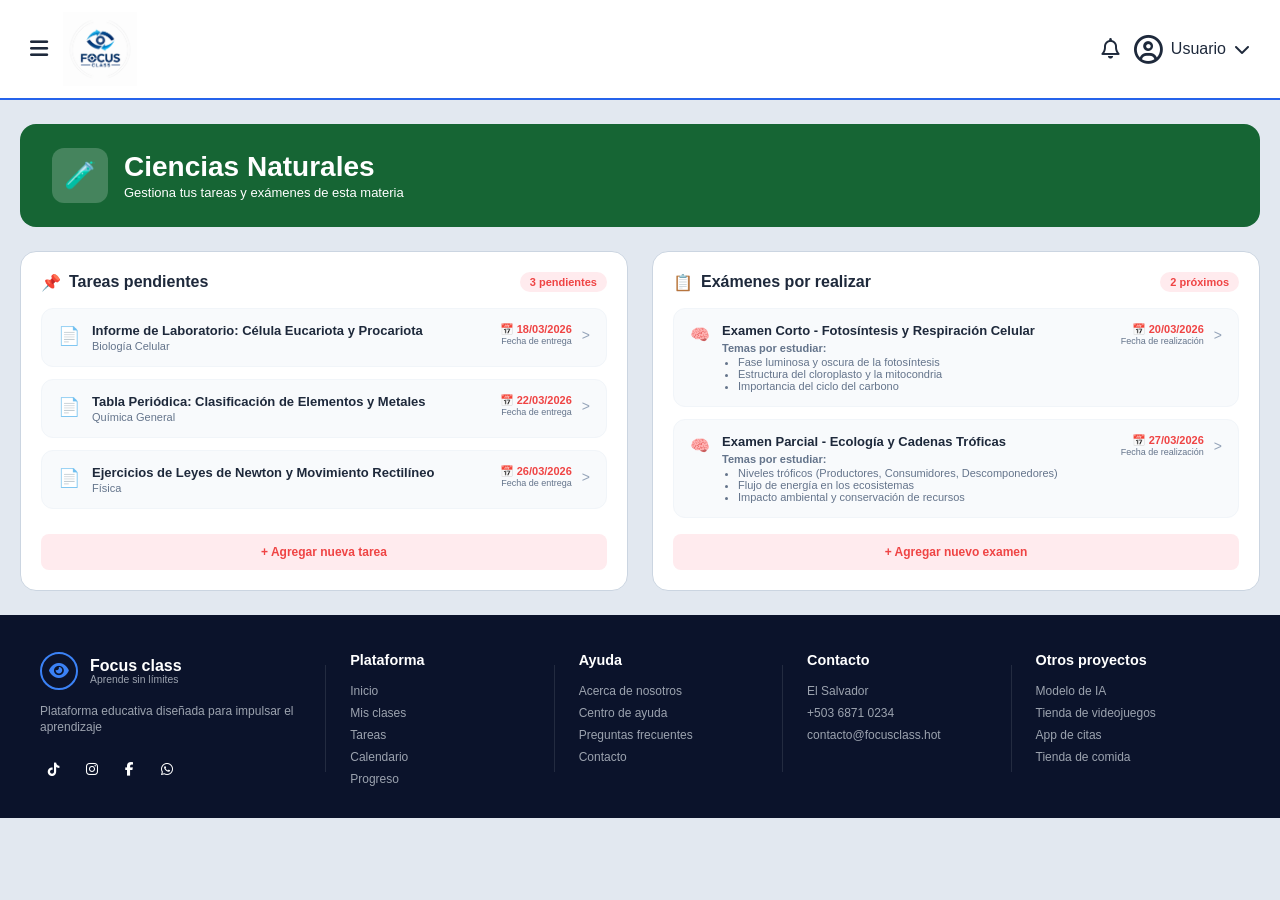
==== html/ciencias.html @ bf0df53f "cambios en banners" ====
<!DOCTYPE html>
<html lang="en">
<head>
    <meta charset="UTF-8">
    <meta name="viewport" content="width=device-width, initial-scale=1.0">
    <link rel="stylesheet" href="https://cdnjs.cloudflare.com/ajax/libs/font-awesome/6.4.0/css/all.min.css">
    <link rel="stylesheet" href="/css/materias.css">
    <title>Focus Class - Ciencias</title>
</head>
<body>
     <header class="navbar">
  <div class="nav-left">
    <button class="menu-btn" id="openSidebarBtn" aria-label="Abrir menú">
      <i class="fa-solid fa-bars"></i>
    </button>
    
    <div class="logo">
      <div class="logo">
  <img src="../assets/img/logo.png" alt="Logo de Focus Class" style="height: 74px; width: auto; object-fit: contain;">
</div>
    </div>
    </div>
  <div class="nav-right">
    <button class="icon-btn" aria-label="Notificaciones"><i class="fa-regular fa-bell"></i></button>
    <div class="user-profile">
      <i class="fa-regular fa-user-circle avatar"></i>
      <span>Usuario</span>
      <i class="fa-solid fa-chevron-down dropdown-icon"></i>
    </div>
  </div>
</header>
<main class="main-container">
  <section class="banner banner-ciencias">
  <div class="banner-icon">🧪</div>
  <div class="banner-text">
    <h1>Ciencias Naturales</h1>
    <p>Gestiona tus tareas y exámenes de esta materia</p>
  </div>
</section>
    <div class="dashboard-grid">
  
      <section class="panel">
        <div class="panel-header">
          <div class="panel-title">
            <span class="icon-green">📌</span>
            <h2>Tareas pendientes</h2>
          </div>
          <span class="badge">3 pendientes</span>
        </div>

        <div class="card-list">
          <div class="card">
            <div class="card-left">
              <span class="card-icon-file">📄</span>
              <div class="card-info">
                <h3>Informe de Laboratorio: Célula Eucariota y Procariota</h3>
                <p>Biología Celular</p>
              </div>
            </div>
            <div class="card-right">
              <div class="card-date">
                <span>📅 18/03/2026</span>
                <small>Fecha de entrega</small>
              </div>
              <span class="card-arrow">&gt;</span>
            </div>
          </div>

          <div class="card">
            <div class="card-left">
              <span class="card-icon-file">📄</span>
              <div class="card-info">
                <h3>Tabla Periódica: Clasificación de Elementos y Metales</h3>
                <p>Química General</p>
              </div>
            </div>
            <div class="card-right">
              <div class="card-date">
                <span>📅 22/03/2026</span>
                <small>Fecha de entrega</small>
              </div>
              <span class="card-arrow">&gt;</span>
            </div>
          </div>

          <div class="card">
            <div class="card-left">
              <span class="card-icon-file">📄</span>
              <div class="card-info">
                <h3>Ejercicios de Leyes de Newton y Movimiento Rectilíneo</h3>
                <p>Física</p>
              </div>
            </div>
            <div class="card-right">
              <div class="card-date">
                <span>📅 26/03/2026</span>
                <small>Fecha de entrega</small>
              </div>
              <span class="card-arrow">&gt;</span>
            </div>
          </div>
        </div>

        <button class="btn-add">+ Agregar nueva tarea</button>
      </section>

      <section class="panel">
        <div class="panel-header">
          <div class="panel-title">
            <span class="icon-green">📋</span>
            <h2>Exámenes por realizar</h2>
          </div>
          <span class="badge">2 próximos</span>
        </div>

        <div class="card-list">
          <div class="card">
            <div class="card-left">
              <span class="card-icon-brain">🧠</span>
              <div class="card-info">
                <h3>Examen Corto - Fotosíntesis y Respiración Celular</h3>
                <p class="topics-heading">Temas por estudiar:</p>
                <ul class="topics-list">
                  <li>Fase luminosa y oscura de la fotosíntesis</li>
                  <li>Estructura del cloroplasto y la mitocondria</li>
                  <li>Importancia del ciclo del carbono</li>
                </ul>
              </div>
            </div>
            <div class="card-right">
              <div class="card-date">
                <span>📅 20/03/2026</span>
                <small>Fecha de realización</small>
              </div>
              <span class="card-arrow">&gt;</span>
            </div>
          </div>

          <div class="card">
            <div class="card-left">
              <span class="card-icon-brain">🧠</span>
              <div class="card-info">
                <h3>Examen Parcial - Ecología y Cadenas Tróficas</h3>
                <p class="topics-heading">Temas por estudiar:</p>
                <ul class="topics-list">
                  <li>Niveles tróficos (Productores, Consumidores, Descomponedores)</li>
                  <li>Flujo de energía en los ecosistemas</li>
                  <li>Impacto ambiental y conservación de recursos</li>
                </ul>
              </div>
            </div>
            <div class="card-right">
              <div class="card-date">
                <span>📅 27/03/2026</span>
                <small>Fecha de realización</small>
              </div>
              <span class="card-arrow">&gt;</span>
            </div>
          </div>
        </div>

        <button class="btn-add">+ Agregar nuevo examen</button>
      </section>

    </div>
  </main>
<footer class="footer">
    <div class="footer-container">
      
      <div class="footer-col brand-col">
        <div class="footer-logo">
          <i class="fa-solid fa-eye footer-logo-icon"></i>
          <div>
            <h3 class="footer-brand-title">Focus class</h3>
            <p class="footer-brand-sub">Aprende sin límites</p>
          </div>
        </div>
        <p class="footer-description">
          Plataforma educativa diseñada para impulsar el aprendizaje
        </p>
        <div class="social-icons-row">
          <a href="#" class="social-icon" aria-label="TikTok"><i class="fa-brands fa-tiktok"></i></a>
          <a href="#" class="social-icon" aria-label="Instagram"><i class="fa-brands fa-instagram"></i></a>
          <a href="#" class="social-icon" aria-label="Facebook"><i class="fa-brands fa-facebook-f"></i></a>
          <a href="#" class="social-icon" aria-label="WhatsApp"><i class="fa-brands fa-whatsapp"></i></a>
        </div>
      </div>

      <div class="footer-col">
        <h4>Plataforma</h4>
        <ul>
          <li><a href="#">Inicio</a></li>
          <li><a href="#">Mis clases</a></li>
          <li><a href="#">Tareas</a></li>
          <li><a href="#">Calendario</a></li>
          <li><a href="#">Progreso</a></li>
        </ul>
      </div>

      <div class="footer-col">
        <h4>Ayuda</h4>
        <ul>
          <li><a href="#">Acerca de nosotros</a></li>
          <li><a href="#">Centro de ayuda</a></li>
          <li><a href="#">Preguntas frecuentes</a></li>
          <li><a href="#">Contacto</a></li>
        </ul>
      </div>

      <div class="footer-col">
        <h4>Contacto</h4>
        <ul>
          <li>El Salvador</li>
          <li>+503 6871 0234</li>
          <li>contacto@focusclass.hot</li>
        </ul>
      </div>

      <div class="footer-col">
        <h4>Otros proyectos</h4>
        <ul>
          <li><a href="#">Modelo de IA</a></li>
          <li><a href="#">Tienda de videojuegos</a></li>
          <li><a href="#">App de citas</a></li>
          <li><a href="#">Tienda de comida</a></li>
        </ul>
      </div>

    </div>
  </footer>
</body>
</html>
---- css/materias.css ----
/* ==========================================================================
   1. VARIABLES GLOBALES Y RESET DE ESTILOS
   ========================================================================== */
* {
  margin: 0;
  padding: 0;
  box-sizing: border-box;
  font-family: 'Segoe UI', Tahoma, Geneva, Verdana, sans-serif;
}

/* Guardamos colores en variables para reutilizarlos en cualquier lugar */
:root {
  --bg-color: #e2e8f0;            /* Fondo gris claro de la pantalla */
  --navbar-bg: #ffffff;          /* Fondo blanco de barra superior */
  --card-bg: #ffffff;            /* Fondo blanco de tarjetas */
  --primary-blue: #2563eb;       /* Azul base de la marca */
  --primary-blue-hover: #1d4ed8; /* Azul más oscuro al pasar el mouse */
  --dark-navy: #0b132b;          /* Azul oscuro del footer */
  --text-dark: #1e293b;          /* Color principal del texto */
  --text-gray: #64748b;          /* Color secundario / fechas */
  --border-color: #cbd5e1;       /* Color de bordes */
  
  /* Colores uniformes para las materias */
  --color-math: #10b981;
  --color-science: #8b5cf6;
  --color-history: #f97316;
  --color-language: #ef4444;
  --color-english: #0ea5e9;
}

body {
  background-color: var(--bg-color);
  color: var(--text-dark);
}

/* ==========================================================================
   2. ENCABEZADO SUPERIOR (HEADER)
   ========================================================================== */
/* Header Navbar */
.navbar {
  display: flex;
  justify-content: space-between;
  align-items: center;
  background-color: var(--navbar-bg);
  padding: 12px 30px;
  border-bottom: 2px solid var(--primary-blue);
}

.nav-left, .nav-right {
  display: flex;
  align-items: center;
  gap: 15px;
}

.menu-btn, .icon-btn {
  background: none;
  border: none;
  font-size: 1.3rem;
  color: var(--text-dark);
  cursor: pointer;
}

.logo {
  display: flex;
  align-items: center;
  gap: 8px;
  font-weight: bold;
  font-size: 1.2rem;
  color: var(--dark-navy);
}

.logo-icon {
  color: var(--primary-blue);
  font-size: 1.5rem;
}

.user-profile {
  display: flex;
  align-items: center;
  gap: 8px;
  cursor: pointer;
}

.avatar {
  font-size: 1.8rem;
  color: var(--text-dark);
}

/* ==========================================================================
   3. BANNER AMARILLO (MATERIA)
   ========================================================================== */
.main-container {
  max-width: 1400px ;
  margin: 24px auto;
  padding: 0 20px;
}
.banner {
  border-radius: 16px;
  padding: 24px 32px;
  display: flex;
  align-items: center;
  gap: 16px;
  margin-top: 24px !important;   
  margin-bottom: 24px !important; 
}

.banner-icon {
  background: rgba(255, 255, 255, 0.2);
  padding: 12px;
  border-radius: 12px;
  font-size: 26px;
  display: flex;
  align-items: center;
  justify-content: center;
}

.banner-text h1 {
  font-size: 28px;
  font-weight: 800;
  margin-bottom: 2px;
}

.banner-text p {
  font-size: 13px;
}

/* ==========================================================================
   COLORES ESPECÍFICOS POR MATERIA
   ========================================================================== */

/* 1. Matemática (Amarillo) */
.banner-matematica {
  background-color: #ffd600 !important;
}
.banner-matematica .banner-text h1 { color: #1e293b !important; }
.banner-matematica .banner-text p { color: #475569 !important; }

/* 2. Ciencias Naturales (Verde Oscuro) */
.banner-ciencias {
  background-color: #166534 !important;
}
.banner-ciencias .banner-text h1,
.banner-ciencias .banner-text p { color: #ffffff !important; }

/* 3. Inglés (Azul) */
.banner-ingles {
  background-color: #001f3f !important;
}
.banner-ingles .banner-text h1,
.banner-ingles .banner-text p { color: #ffffff !important; }

/* 4. Lenguaje y Literatura (Rojo) */
.banner-lenguaje {
  background-color: #800 !important;
}
.banner-lenguaje .banner-text h1,
.banner-lenguaje .banner-text p { color: #ffffff !important; }

/* 5. Estudios Sociales / Historia (Naranja / Terracota) */
.banner-sociales {
  background-color: #00bfff !important;
}
.banner-sociales .banner-text h1,
.banner-sociales .banner-text p { color: #ffffff !important; }

/* ==========================================================================
   4. GRID Y PANELES BLANCOS
   ========================================================================== */
.dashboard-grid {
  display: grid;
  grid-template-columns: 1fr 1fr;
  gap: 24px;
}

@media (max-width: 768px) {
  .dashboard-grid {
    grid-template-columns: 1fr;
  }
}

.panel {
  background-color: var(--card-bg);
  border-radius: 16px;
  padding: 20px;
  border: 1px solid var(--border-color);
  display: flex;
  flex-direction: column;
}

.panel-header {
  display: flex;
  justify-content: space-between;
  align-items: center;
  margin-bottom: 16px;
}

.panel-title {
  display: flex;
  align-items: center;
  gap: 8px;
}

.panel-title h2 {
  font-size: 16px;
  font-weight: 700;
  color: var(--text-dark);
}

.badge {
  background-color: #ffebee;
  color: #ef4444;
  font-size: 11px;
  font-weight: 600;
  padding: 4px 10px;
  border-radius: 12px;
}

/* ==========================================================================
   5. TARJETAS INDIVIDUALES (CARDS)
   ========================================================================== */
.card-list {
  display: flex;
  flex-direction: column;
  gap: 12px;
  margin-bottom: 16px;
  flex-grow: 1;
}

.card {
  background-color: #f8fafc;
  border-radius: 12px;
  padding: 14px 16px;
  display: flex;
  justify-content: space-between;
  align-items: flex-start;
  border: 1px solid #f1f5f9;
}

.card-left {
  display: flex;
  gap: 12px;
  align-items: flex-start;
}

.card-icon-file {
  color: #ef4444;
  font-size: 18px;
  margin-top: 2px;
}

.card-icon-brain {
  font-size: 16px;
  margin-top: 2px;
}

.card-info h3 {
  font-size: 13px;
  font-weight: 700;
  color: var(--text-dark);
  margin-bottom: 2px;
}

.card-info p {
  font-size: 11px;
  color: var(--text-gray);
}

.topics-heading {
  font-weight: 600;
  margin-top: 4px;
}

.topics-list {
  list-style-type: disc;
  padding-left: 16px;
  font-size: 11px;
  color: var(--text-gray);
  margin-top: 2px;
}

.card-right {
  display: flex;
  align-items: center;
  gap: 10px;
}

.card-date {
  display: flex;
  flex-direction: column;
  align-items: flex-end;
  color: #ef4444;
  font-size: 11px;
  font-weight: 700;
}

.card-date small {
  font-size: 9px;
  color: var(--text-gray);
  font-weight: 400;
}

.card-arrow {
  color: #94a3b8;
  font-size: 14px;
  cursor: pointer;
}

/* ==========================================================================
   6. BOTONES "AGREGAR"
   ========================================================================== */
.btn-add {
  width: 100%;
  background-color: #ffebee;
  color: #ef4444;
  border: none;
  padding: 11px;
  border-radius: 8px;
  font-weight: 600;
  font-size: 12px;
  cursor: pointer;
  transition: background-color 0.2s;
}

.btn-add:hover {
  background-color: #ffcdd2;
}

/* ==========================================================================
   PIE DE PÁGINA (FOOTER)
   ========================================================================== */
.footer {
    background-color: var(--dark-navy);
    color: #ffffff;
    padding: 2.3rem 1.5rem 2rem 1.5rem;
    margin-top: 1rem;
}

.footer-container {
    max-width: 1200px;
    margin: 0 auto;
    display: grid;
    grid-template-columns: 1.4fr 1fr 1fr 1fr 1fr;
    gap: 1.5rem;
}

.footer-col {
    position: relative;
    padding-right: 0.5rem;
}

.footer-col:not(:last-child)::after {
    content: '';
    position: absolute;
    right: 0;
    top: 10%;
    height: 80%;
    width: 1px;
    background-color: rgba(255, 255, 255, 0.1);
}

.brand-col {
    padding-right: 1.5rem;
}

.footer-logo {
    display: flex;
    align-items: center;
    gap: 0.75rem;
    margin-bottom: 0.8rem;
}

.footer-logo-icon {
    width: 38px;
    height: 38px;
    border-radius: 50%;
    border: 2px solid #3b82f6;
    display: flex;
    align-items: center;
    justify-content: center;
    color: #3b82f6;
    font-size: 1.1rem;
}

.footer-brand-title {
    font-size: 1rem;
    font-weight: 700;
    line-height: 1.1;
}

.footer-brand-sub {
    font-size: 0.65rem;
    color: #9ca3af;
}

.footer-description {
    font-size: 0.75rem;
    color: #9ca3af;
    line-height: 1.4;
    margin-bottom: 1.2rem;
}

.social-icons-row {
    display: flex;
    gap: 0.6rem;
}

.social-icon {
    width: 28px;
    height: 28px;
    border-radius: 50%;
    display: flex;
    align-items: center;
    justify-content: center;
    color: white;
    text-decoration: none;
    font-size: 0.85rem;
}

.social-icon.tiktok { background-color: #000000; }
.social-icon.instagram { background-color: #e1306c; }
.social-icon.facebook { background-color: #1877f2; }
.social-icon.whatsapp { background-color: #25d366; }

.footer-col h4 {
    font-size: 0.9rem;
    font-weight: 700;
    margin-bottom: 1rem;
    color: #ffffff;
}

.footer-col ul {
    list-style: none;
    display: flex;
    flex-direction: column;
    gap: 0.5rem;
}

.footer-col ul li,
.footer-col ul li a {
    font-size: 0.75rem;
    color: #9ca3af;
    text-decoration: none;
    transition: color 0.2s ease;
}

.footer-col ul li a:hover {
    color: #ffffff;
}

/* ==========================================================================
   RESPONSIVE (ADAPTACIÓN A PANTALLAS PEQUEÑAS)
   ========================================================================== */
@media (max-width: 1024px) {
    .dashboard-grid {
        grid-template-columns: 1fr;
    }

    .footer-container {
        grid-template-columns: 1fr 1fr;
    }

    .footer-col::after {
        display: none;
    }
}
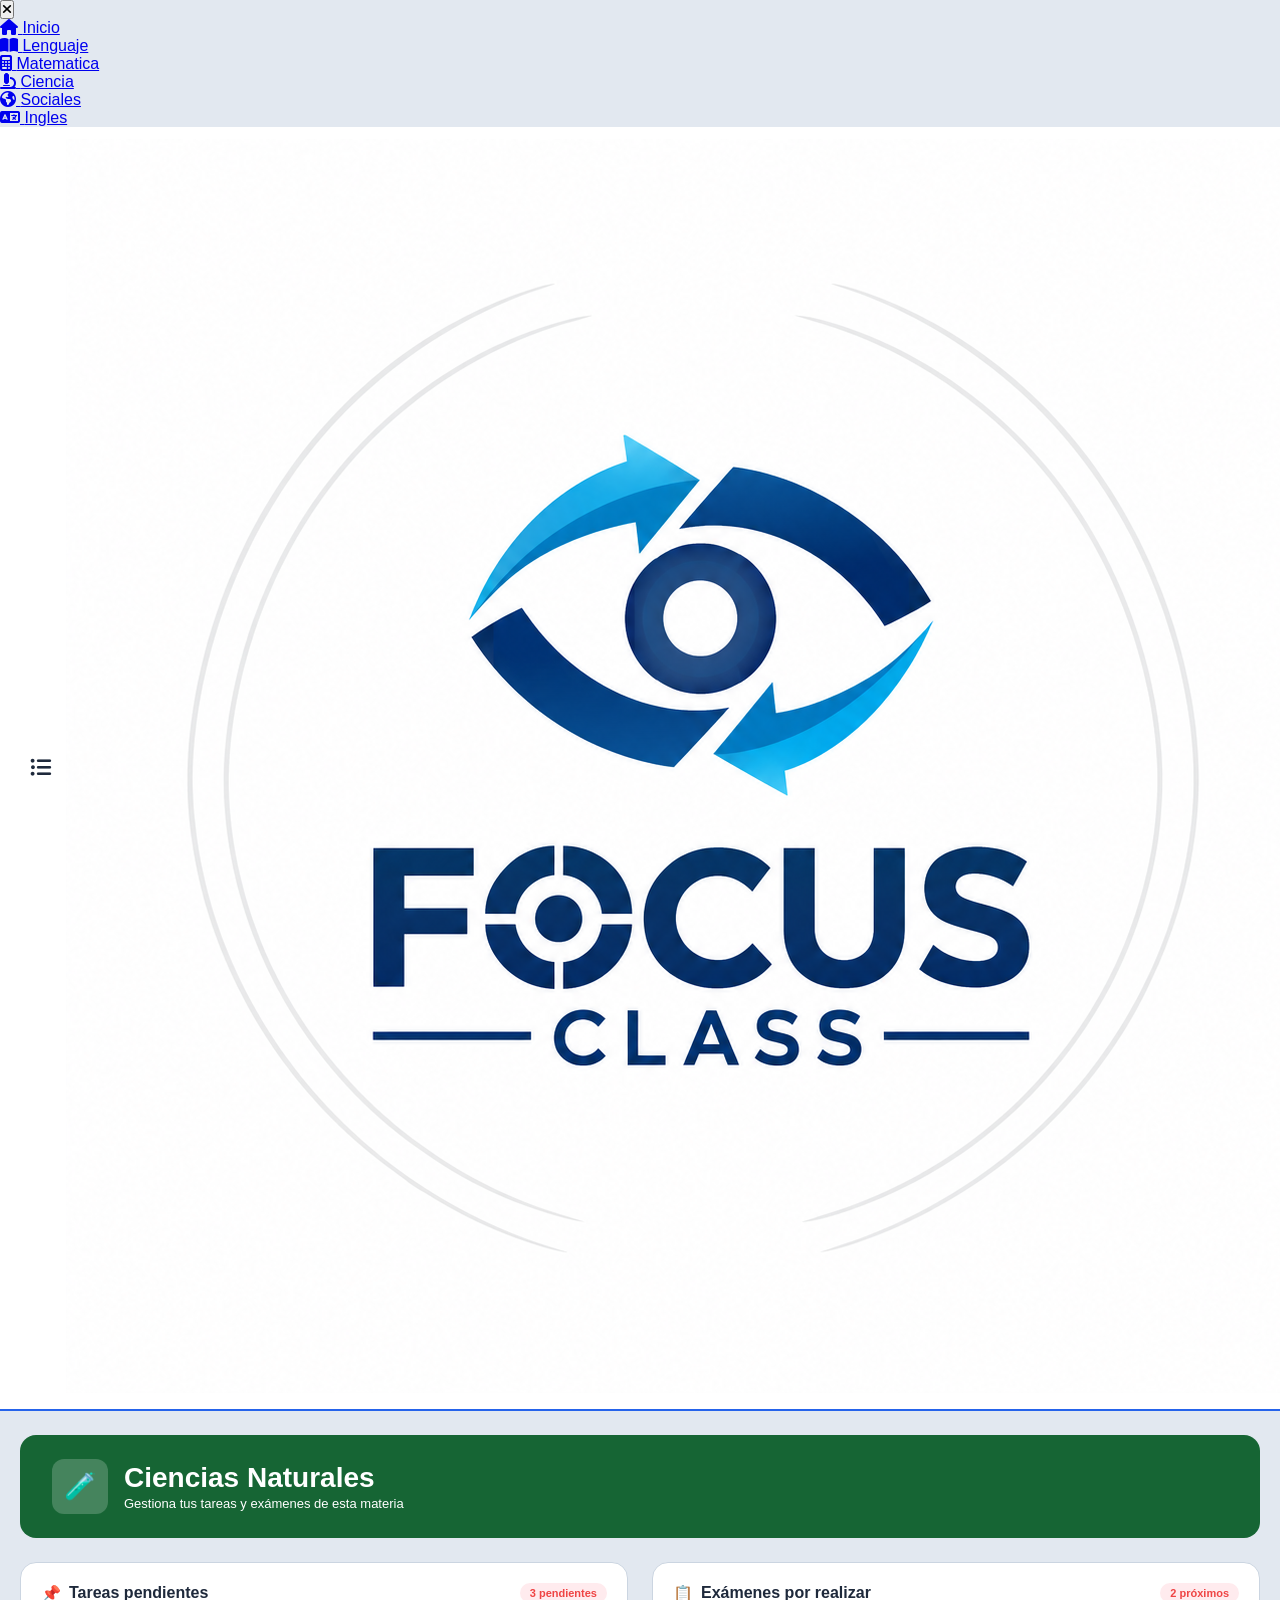
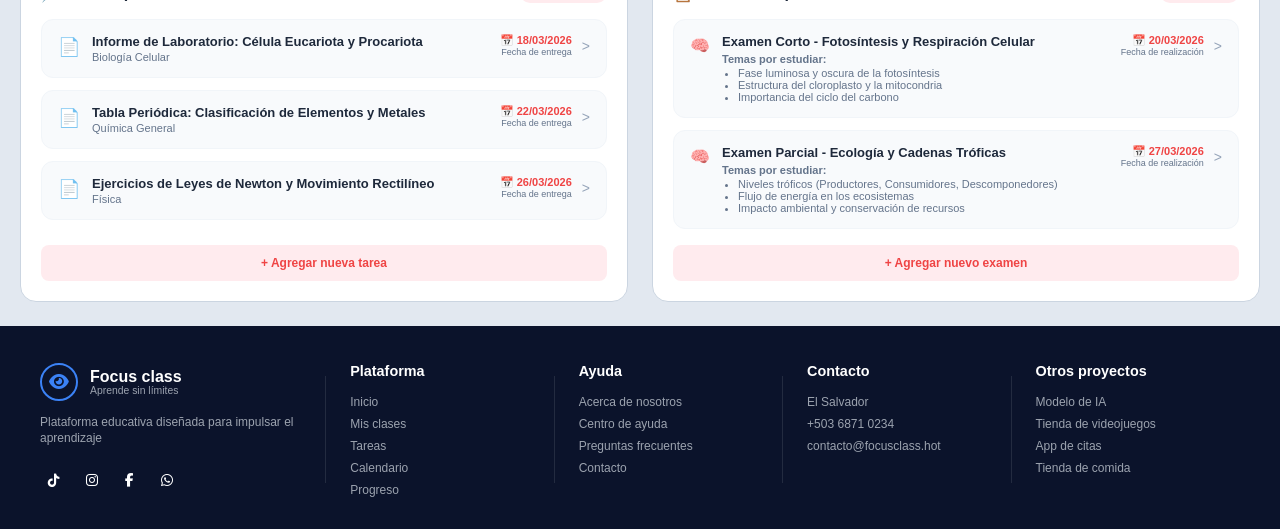
==== commit d76f6fdd: "implementacion de perfil eh implementacion de menu" ====
--- a/html/ciencias.html
+++ b/html/ciencias.html
@@ -5,30 +5,86 @@
     <meta name="viewport" content="width=device-width, initial-scale=1.0">
     <link rel="stylesheet" href="https://cdnjs.cloudflare.com/ajax/libs/font-awesome/6.4.0/css/all.min.css">
     <link rel="stylesheet" href="/css/materias.css">
+    <script src="../javascript/script.js" defer></script>
     <title>Focus Class - Ciencias</title>
 </head>
 <body>
-     <header class="navbar">
-  <div class="nav-left">
-    <button class="menu-btn" id="openSidebarBtn" aria-label="Abrir menú">
-      <i class="fa-solid fa-bars"></i>
-    </button>
-    
-    <div class="logo">
-      <div class="logo">
-  <img src="../assets/img/logo.png" alt="Logo de Focus Class" style="height: 74px; width: auto; object-fit: contain;">
-</div>
-    </div>
-    </div>
-  <div class="nav-right">
-    <button class="icon-btn" aria-label="Notificaciones"><i class="fa-regular fa-bell"></i></button>
-    <div class="user-profile">
-      <i class="fa-regular fa-user-circle avatar"></i>
-      <span>Usuario</span>
-      <i class="fa-solid fa-chevron-down dropdown-icon"></i>
-    </div>
-  </div>
-</header>
+     <!-- Menú Desplegable Lateral (Sidebar Overlay) -->
+    <aside class="sidebar" id="sidebar">
+        <div class="sidebar-header">
+            <button class="close-btn" id="closeSidebarBtn" aria-label="Cerrar menú">
+                <i class="fa-solid fa-xmark"></i>
+            </button>
+        </div>
+        <nav class="sidebar-nav">
+            <ul>
+                <li>
+                    <a href="menu.html">
+                        <i class="fa-solid fa-house"></i>
+                        <span>Inicio</span>
+                    </a>
+                </li>
+                <li>
+                    <a href="Lenguaje.html">
+                        <i class="fa-solid fa-book-open"></i>
+                        <span>Lenguaje</span>
+                    </a>
+                </li>
+                <li>
+                    <a href="matematica.html">
+                        <i class="fa-solid fa-calculator"></i>
+                        <span>Matematica</span>
+                    </a>
+                </li>
+                <li>
+                    <a href="ciencias.html">
+                        <i class="fa-solid fa-microscope"></i>
+                        <span>Ciencia</span>
+                    </a>
+                </li>
+                <li>
+                    <a href="historia.html">
+                        <i class="fa-solid fa-earth-americas"></i>
+                        <span>Sociales</span>
+                    </a>
+                </li>
+                <li>
+                    <a href="ingles.html">
+                        <i class="fa-solid fa-language"></i>
+                        <span>Ingles</span>
+                    </a>
+                </li>
+            </ul>
+        </nav>
+    </aside>
+
+    <!-- Overlay oscuro al abrir el menú -->
+    <div class="sidebar-backdrop" id="sidebarBackdrop"></div>
+
+    <!-- Barra de Navegación Superior (Header) -->
+    <header class="navbar">
+        <div class="nav-left">
+            <button class="menu-btn" id="openSidebarBtn" aria-label="Abrir menú">
+                <i class="fa-solid fa-list-ul"></i>
+            </button>
+            <a href="menu.html" class="logo-container">
+                <img src="../assets/img/logo.png" alt="Focus Class" class="logo-img">
+            </a>
+        </div>
+
+        <div class="nav-right">
+            <button class="icon-btn" aria-label="Notificaciones">
+                <i class="fa-regular fa-bell"></i>
+            </button>
+            <a href="perfil.html" class="user-menu" style="text-decoration:none;color:inherit;">
+                <div class="user-avatar-small">
+                    <i class="fa-regular fa-user"></i>
+                </div>
+                <span class="user-name">Usuario</span>
+                <i class="fa-solid fa-chevron-down arrow-icon"></i>
+            </a>
+        </div>
+    </header>
 <main class="main-container">
   <section class="banner banner-ciencias">
   <div class="banner-icon">🧪</div>
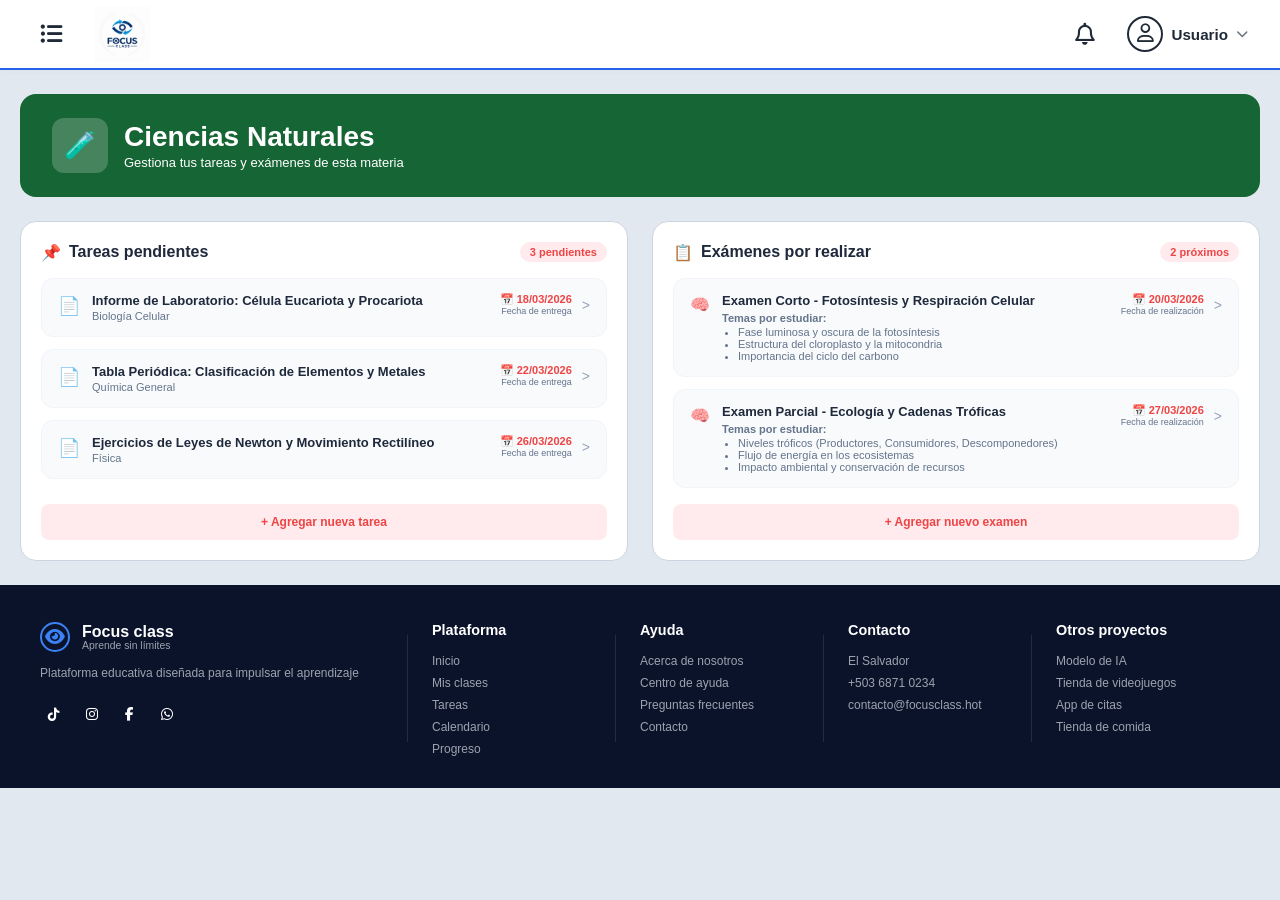
==== commit e781a642: "integracion de nueva materia y enlaces en los botones de agregar nueva materia" ====
--- a/html/ciencias.html
+++ b/html/ciencias.html
@@ -157,7 +157,7 @@
           </div>
         </div>
 
-        <button class="btn-add">+ Agregar nueva tarea</button>
+        <a href="nueva-tarea.html" class="btn-add">+ Agregar nueva tarea</a>
       </section>
 
       <section class="panel">
--- a/css/materias.css
+++ b/css/materias.css
@@ -34,56 +34,211 @@
 }
 
 /* ==========================================================================
-   2. ENCABEZADO SUPERIOR (HEADER)
-   ========================================================================== */
-/* Header Navbar */
+   2. ENCABEZADO SUPERIOR (HEADER) Y SIDEBAR
+   ========================================================================== */
 .navbar {
-  display: flex;
-  justify-content: space-between;
-  align-items: center;
-  background-color: var(--navbar-bg);
-  padding: 12px 30px;
-  border-bottom: 2px solid var(--primary-blue);
+    background-color: #ffffff;
+    height: 70px;
+    padding: 0 2rem;
+    display: flex;
+    align-items: center;
+    justify-content: space-between;
+    border-bottom: 2px solid var(--primary-blue);
+    position: sticky;
+    top: 0;
+    z-index: 100;
+    box-shadow: 0 2px 4px rgba(0,0,0,0.02);
 }
 
 .nav-left, .nav-right {
-  display: flex;
-  align-items: center;
-  gap: 15px;
+    display: flex;
+    align-items: center;
+    gap: 1.5rem;
 }
 
 .menu-btn, .icon-btn {
-  background: none;
-  border: none;
-  font-size: 1.3rem;
-  color: var(--text-dark);
-  cursor: pointer;
-}
-
-.logo {
-  display: flex;
-  align-items: center;
-  gap: 8px;
-  font-weight: bold;
-  font-size: 1.2rem;
-  color: var(--dark-navy);
+    background: none;
+    border: none;
+    font-size: 1.4rem;
+    color: #1f2937;
+    cursor: pointer;
+    padding: 0.5rem;
+    display: flex;
+    align-items: center;
+    justify-content: center;
+    transition: color 0.2s ease;
+}
+
+.menu-btn:hover, .icon-btn:hover {
+    color: var(--primary-blue);
+}
+
+.logo-container {
+    display: flex;
+    align-items: center;
+    gap: 0.75rem;
+    text-decoration: none;
+    height: 100%;
 }
 
 .logo-icon {
-  color: var(--primary-blue);
-  font-size: 1.5rem;
-}
-
-.user-profile {
-  display: flex;
-  align-items: center;
-  gap: 8px;
-  cursor: pointer;
-}
-
-.avatar {
-  font-size: 1.8rem;
-  color: var(--text-dark);
+    width: 38px;
+    height: 38px;
+    border-radius: 50%;
+    background-color: #eff6ff;
+    color: #2563eb;
+    display: flex;
+    align-items: center;
+    justify-content: center;
+    font-size: 1.1rem;
+}
+
+.logo-text {
+    display: flex;
+    flex-direction: column;
+}
+
+.brand-title {
+    font-weight: 800;
+    font-size: 1rem;
+    color: #1d3557;
+    letter-spacing: 1px;
+}
+
+.brand-sub {
+    font-weight: 500;
+    font-size: 0.65rem;
+    color: #1d3557;
+    letter-spacing: 2px;
+}
+
+.user-menu {
+    display: flex;
+    align-items: center;
+    gap: 0.5rem;
+    cursor: pointer;
+    user-select: none;
+}
+
+.user-avatar-small {
+    width: 36px;
+    height: 36px;
+    border-radius: 50%;
+    border: 2px solid #1f2937;
+    display: flex;
+    align-items: center;
+    justify-content: center;
+    font-size: 1.2rem;
+    color: #1f2937;
+}
+
+.logo-img {
+    height: 100%;
+    width: auto;
+    object-fit: contain;
+    max-height: 56px;
+}
+
+.user-name {
+    font-weight: 600;
+    font-size: 0.95rem;
+    color: #1f2937;
+}
+
+.arrow-icon {
+    font-size: 0.75rem;
+    color: #6b7280;
+}
+
+/* Sidebar */
+.sidebar {
+    position: fixed;
+    top: 0;
+    left: -260px;
+    width: 240px;
+    height: 100vh;
+    background-color: #ffffff;
+    z-index: 1001;
+    box-shadow: 4px 0 15px rgba(0, 0, 0, 0.1);
+    transition: left 0.3s ease-in-out;
+    border-right: 1px solid #d1d5db;
+    display: flex;
+    flex-direction: column;
+}
+
+.sidebar.active {
+    left: 0;
+}
+
+.sidebar-header {
+    padding: 1rem;
+    border-bottom: 1px solid #e5e7eb;
+    display: flex;
+    align-items: center;
+    justify-content: flex-end;
+}
+
+.close-btn {
+    background: none;
+    border: none;
+    font-size: 2rem;
+    color: #2c3e50;
+    cursor: pointer;
+    line-height: 1;
+}
+
+.sidebar-nav ul {
+    list-style: none;
+}
+
+.sidebar-nav li {
+    border-bottom: 1px solid #e5e7eb;
+}
+
+.sidebar-nav a {
+    display: flex;
+    align-items: center;
+    gap: 1.25rem;
+    padding: 1.2rem 1.5rem;
+    text-decoration: none;
+    color: #1f2937;
+    font-weight: 700;
+    font-size: 1.1rem;
+    transition: background-color 0.2s ease, color 0.2s ease;
+}
+
+.sidebar-nav a i {
+    font-size: 1.5rem;
+    width: 28px;
+    text-align: center;
+    color: #374151;
+}
+
+.sidebar-nav a:hover {
+    background-color: #f3f4f6;
+    color: var(--primary-blue);
+}
+
+.sidebar-nav a:hover i {
+    color: var(--primary-blue);
+}
+
+.sidebar-backdrop, .sidebar-overlay {
+    position: fixed;
+    top: 0;
+    left: 0;
+    width: 100vw;
+    height: 100vh;
+    background: rgba(0,0,0,0.3);
+    z-index: 1000;
+    opacity: 0;
+    visibility: hidden;
+    transition: opacity 0.3s ease, visibility 0.3s ease;
+}
+
+.sidebar-backdrop.active, .sidebar-overlay.active {
+    opacity: 1;
+    visibility: visible;
 }
 
 /* ==========================================================================
@@ -93,7 +248,12 @@
   max-width: 1400px ;
   margin: 24px auto;
   padding: 0 20px;
-}
+ 
+}
+
+
+.banner-ingles .banner-text h1,
+.banner-ingles .banner-text p { color: #ffffff !important; }
 .banner {
   border-radius: 16px;
   padding: 24px 32px;
@@ -101,7 +261,8 @@
   align-items: center;
   gap: 16px;
   margin-top: 24px !important;   
-  margin-bottom: 24px !important; 
+  margin-bottom: 24px !important;
+  
 }
 
 .banner-icon {
@@ -146,9 +307,6 @@
 .banner-ingles {
   background-color: #001f3f !important;
 }
-.banner-ingles .banner-text h1,
-.banner-ingles .banner-text p { color: #ffffff !important; }
-
 /* 4. Lenguaje y Literatura (Rojo) */
 .banner-lenguaje {
   background-color: #800 !important;
@@ -310,6 +468,9 @@
    ========================================================================== */
 .btn-add {
   width: 100%;
+  display: block;
+  text-align: center;
+  text-decoration: none;
   background-color: #ffebee;
   color: #ef4444;
   border: none;
@@ -339,7 +500,7 @@
     max-width: 1200px;
     margin: 0 auto;
     display: grid;
-    grid-template-columns: 1.4fr 1fr 1fr 1fr 1fr;
+    grid-template-columns: 2fr repeat(4, 1fr);
     gap: 1.5rem;
 }
 
@@ -370,8 +531,8 @@
 }
 
 .footer-logo-icon {
-    width: 38px;
-    height: 38px;
+    width: 30px;
+    height: 30px;
     border-radius: 50%;
     border: 2px solid #3b82f6;
     display: flex;
@@ -385,6 +546,7 @@
     font-size: 1rem;
     font-weight: 700;
     line-height: 1.1;
+    color: #ffffff;
 }
 
 .footer-brand-sub {
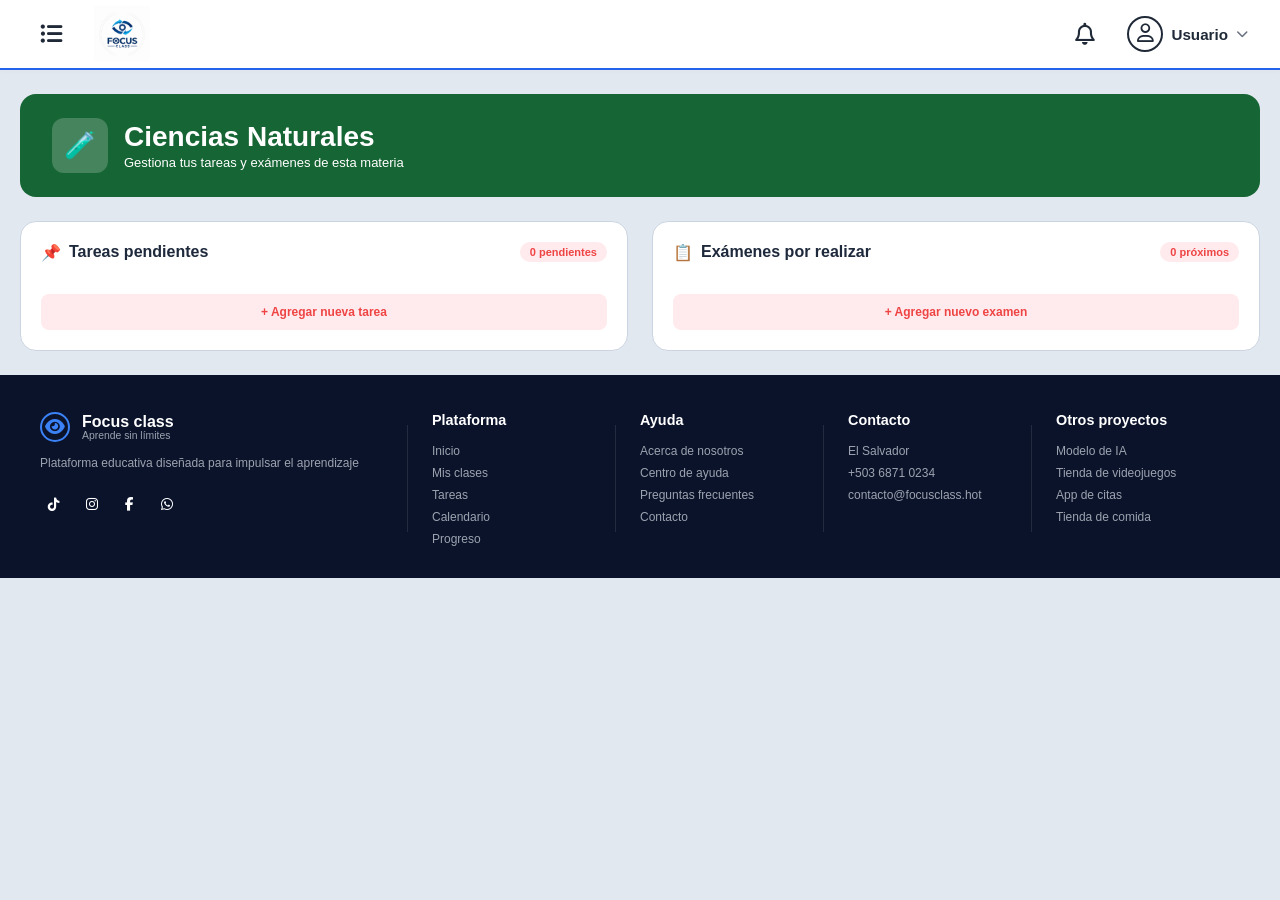
==== commit 85cf79f2: "modificacion de contenido" ====
--- a/html/ciencias.html
+++ b/html/ciencias.html
@@ -5,7 +5,11 @@
     <meta name="viewport" content="width=device-width, initial-scale=1.0">
     <link rel="stylesheet" href="https://cdnjs.cloudflare.com/ajax/libs/font-awesome/6.4.0/css/all.min.css">
     <link rel="stylesheet" href="/css/materias.css">
+    <script src="../javascript/usuario.js" defer></script>
     <script src="../javascript/script.js" defer></script>
+    <script src="../javascript/materias.js" defer></script>
+    <script src="../javascript/nueva-tarea.js" defer></script>
+    <script src="../javascript/nuevo-examen.js" defer></script>
     <title>Focus Class - Ciencias</title>
 </head>
 <body>
@@ -215,7 +219,7 @@
           </div>
         </div>
 
-        <button class="btn-add">+ Agregar nuevo examen</button>
+        <a href="nuevo-examen.html" class="btn-add">+ Agregar nuevo examen</a>
       </section>
 
     </div>
--- a/css/materias.css
+++ b/css/materias.css
@@ -321,6 +321,26 @@
 .banner-sociales .banner-text h1,
 .banner-sociales .banner-text p { color: #ffffff !important; }
 
+/* Materias creadas por el usuario (fondo genérico, sin color personalizado) */
+.banner-materia {
+  background-image: url('../assets/img/imagen-generica.png');
+  background-size: cover;
+  background-position: center;
+}
+.banner-materia .banner-text h1,
+.banner-materia .banner-text p {
+  color: #ffffff !important;
+  text-shadow: 0 2px 6px rgba(0, 0, 0, 0.55);
+}
+
+/* Mensaje mostrado cuando un panel no tiene tareas/exámenes todavía */
+.empty-state {
+  font-size: 12px;
+  color: var(--text-gray);
+  text-align: center;
+  padding: 20px 0;
+}
+
 /* ==========================================================================
    4. GRID Y PANELES BLANCOS
    ========================================================================== */
@@ -625,3 +645,108 @@
         display: none;
     }
 }
+
+@media (max-width: 768px) {
+    .navbar {
+        padding: 0 1rem;
+    }
+
+    .nav-left, .nav-right {
+        gap: 0.75rem;
+    }
+
+    .user-name, .arrow-icon {
+        display: none;
+    }
+
+    .main-container {
+        padding: 0 12px;
+        margin: 16px auto;
+    }
+
+    .banner {
+        padding: 16px 20px;
+    }
+
+    .banner-icon {
+        font-size: 20px;
+        padding: 8px;
+    }
+
+    .banner-text h1 {
+        font-size: 22px;
+    }
+
+    .panel {
+        padding: 16px 12px;
+    }
+}
+
+@media (max-width: 480px) {
+    .navbar {
+        height: 60px;
+    }
+
+    .logo-img {
+        max-height: 44px;
+    }
+
+    .banner {
+        flex-direction: column;
+        text-align: center;
+        gap: 10px;
+        padding: 16px;
+    }
+
+    .banner-text h1 {
+        font-size: 20px;
+    }
+
+    .banner-text p {
+        font-size: 12px;
+    }
+
+    .panel-header {
+        flex-direction: column;
+        align-items: flex-start;
+        gap: 8px;
+    }
+
+    .card {
+        flex-direction: column;
+        gap: 12px;
+        align-items: stretch;
+    }
+
+    .card-right {
+        justify-content: space-between;
+        width: 100%;
+    }
+
+    .card-date {
+        align-items: flex-start;
+    }
+
+    .card-info h3 {
+        font-size: 13px;
+        overflow-wrap: break-word;
+    }
+
+    .btn-add {
+        font-size: 12px;
+        padding: 12px;
+    }
+
+    .footer-container {
+        grid-template-columns: 1fr;
+        gap: 2rem;
+    }
+
+    .footer-col {
+        padding-right: 0;
+    }
+
+    .brand-col {
+        padding-right: 0;
+    }
+}
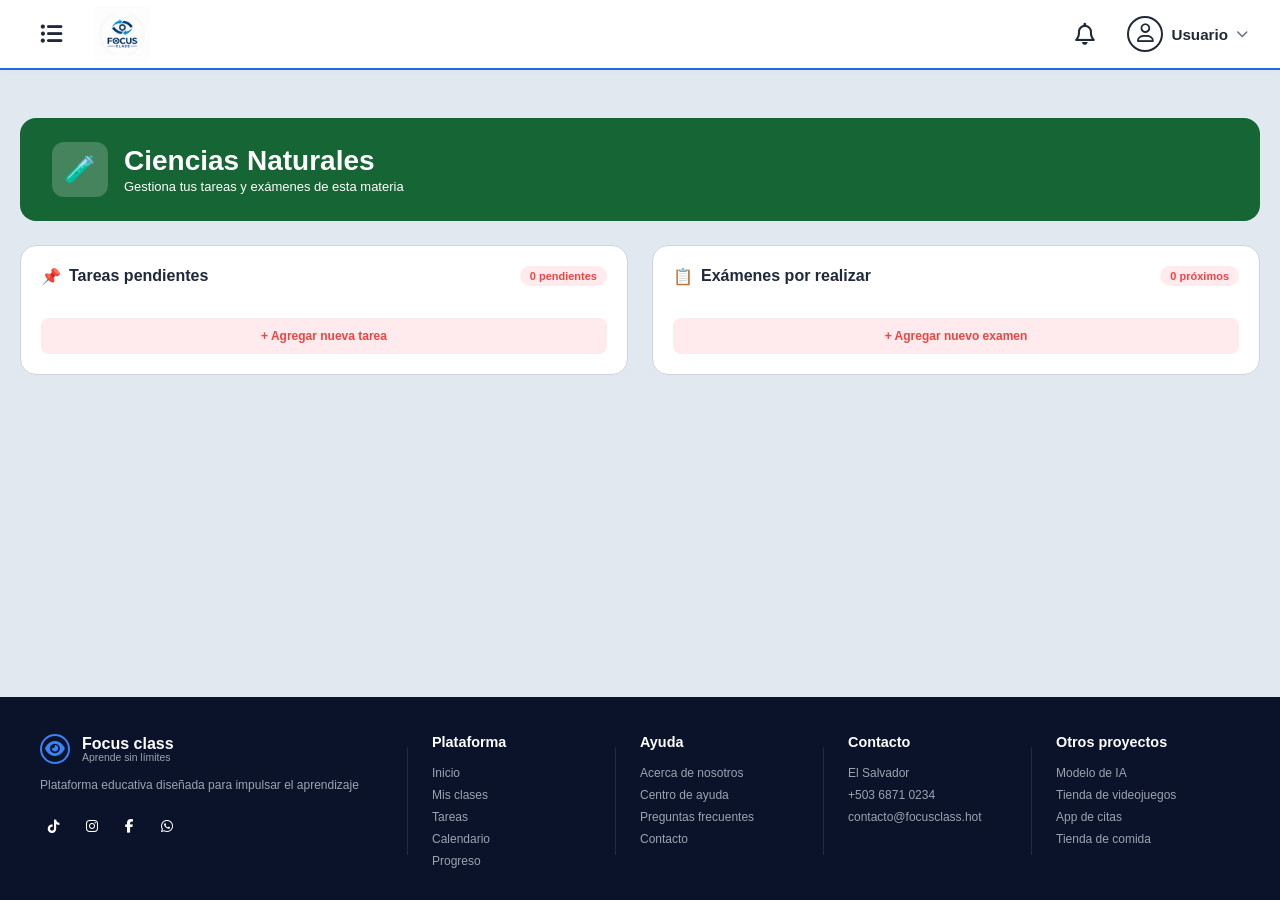
==== commit 2cd50d97: "implementacion de notificaciones en todas las vistas" ====
--- a/html/ciencias.html
+++ b/html/ciencias.html
@@ -5,11 +5,15 @@
     <meta name="viewport" content="width=device-width, initial-scale=1.0">
     <link rel="stylesheet" href="https://cdnjs.cloudflare.com/ajax/libs/font-awesome/6.4.0/css/all.min.css">
     <link rel="stylesheet" href="/css/materias.css">
+    <link rel="stylesheet" href="/css/context-menu.css">
+    <link rel="stylesheet" href="/css/notificaciones.css">
     <script src="../javascript/usuario.js" defer></script>
     <script src="../javascript/script.js" defer></script>
     <script src="../javascript/materias.js" defer></script>
     <script src="../javascript/nueva-tarea.js" defer></script>
     <script src="../javascript/nuevo-examen.js" defer></script>
+    <script src="../javascript/context-menu.js" defer></script>
+    <script src="../javascript/notificaciones.js" defer></script>
     <title>Focus Class - Ciencias</title>
 </head>
 <body>
@@ -77,9 +81,18 @@
         </div>
 
         <div class="nav-right">
-            <button class="icon-btn" aria-label="Notificaciones">
-                <i class="fa-regular fa-bell"></i>
-            </button>
+            <div class="notification-wrap">
+                <button class="icon-btn" id="notificationBtn" aria-label="Notificaciones">
+                    <i class="fa-regular fa-bell"></i>
+                </button>
+                <div class="notification-dropdown" id="notificationDropdown">
+                    <div class="notification-title">Notificaciones</div>
+                    <div class="notification-empty">
+                        <i class="fa-regular fa-bell-slash"></i>
+                        <p>No hay nuevas notificaciones</p>
+                    </div>
+                </div>
+            </div>
             <a href="perfil.html" class="user-menu" style="text-decoration:none;color:inherit;">
                 <div class="user-avatar-small">
                     <i class="fa-regular fa-user"></i>
--- a/css/materias.css
+++ b/css/materias.css
@@ -31,6 +31,9 @@
 body {
   background-color: var(--bg-color);
   color: var(--text-dark);
+  min-height: 100vh;
+  display: flex;
+  flex-direction: column;
 }
 
 /* ==========================================================================
@@ -248,7 +251,8 @@
   max-width: 1400px ;
   margin: 24px auto;
   padding: 0 20px;
- 
+  flex: 1; /* Se expande para ocupar el alto disponible y pegar el footer abajo */
+  width: 100%;
 }
 
 
@@ -326,11 +330,45 @@
   background-image: url('../assets/img/imagen-generica.png');
   background-size: cover;
   background-position: center;
+  position: relative;
 }
 .banner-materia .banner-text h1,
 .banner-materia .banner-text p {
   color: #ffffff !important;
   text-shadow: 0 2px 6px rgba(0, 0, 0, 0.55);
+}
+
+/* El texto del nombre no debe meterse debajo del botón de eliminar materia */
+.banner-materia .banner-text {
+  min-width: 0;
+  flex: 1;
+  padding-right: 48px;
+}
+
+/* Botón para eliminar la materia creada desde su banner */
+.banner-delete-btn {
+  position: absolute;
+  top: 16px;
+  right: 16px;
+  width: 32px;
+  height: 32px;
+  border: none;
+  border-radius: 50%;
+  background-color: rgba(255, 255, 255, 0.3);
+  color: #ffffff;
+  cursor: pointer;
+  display: flex;
+  align-items: center;
+  justify-content: center;
+  font-size: 0.9rem;
+  transition: background-color 0.2s ease, color 0.2s ease, transform 0.2s ease;
+  z-index: 5;
+}
+
+.banner-delete-btn:hover {
+  background-color: #dc2626;
+  color: #ffffff;
+  transform: scale(1.1);
 }
 
 /* Mensaje mostrado cuando un panel no tiene tareas/exámenes todavía */
@@ -481,6 +519,29 @@
   color: #94a3b8;
   font-size: 14px;
   cursor: pointer;
+}
+
+/* Botón pequeño para eliminar tarea/examen en las tarjetas de las páginas de materia */
+.card-delete-btn {
+  width: 26px;
+  height: 26px;
+  border: none;
+  border-radius: 50%;
+  background-color: rgba(239, 68, 68, 0.12);
+  color: #dc2626;
+  cursor: pointer;
+  display: flex;
+  align-items: center;
+  justify-content: center;
+  font-size: 0.8rem;
+  flex-shrink: 0;
+  transition: background-color 0.2s ease, color 0.2s ease, transform 0.2s ease;
+}
+
+.card-delete-btn:hover {
+  background-color: #dc2626;
+  color: #ffffff;
+  transform: scale(1.1);
 }
 
 /* ==========================================================================
--- a/css/context-menu.css
+++ b/css/context-menu.css
@@ -0,0 +1,41 @@
+/* ==========================================================================
+   MENÚ CONTEXTUAL (clic derecho) PARA ELIMINAR
+   Elementos creados por el usuario (materias, tareas, exámenes)
+   ========================================================================== */
+.context-menu {
+    position: fixed;
+    z-index: 9999;
+    min-width: 180px;
+    background-color: #ffffff;
+    border: 1px solid var(--border-color, #cbd5e1);
+    border-radius: 10px;
+    box-shadow: 0 8px 24px rgba(0, 0, 0, 0.15);
+    padding: 6px;
+    font-family: 'Segoe UI', Tahoma, Geneva, Verdana, sans-serif;
+    display: none;
+}
+
+.context-menu.visible {
+    display: block;
+}
+
+.context-menu button {
+    width: 100%;
+    text-align: left;
+    border: none;
+    background: none;
+    padding: 10px 12px;
+    font-size: 13px;
+    font-weight: 600;
+    color: #dc2626;
+    border-radius: 8px;
+    cursor: pointer;
+    display: flex;
+    align-items: center;
+    gap: 10px;
+    transition: background-color 0.15s ease;
+}
+
+.context-menu button:hover {
+    background-color: #fef2f2;
+}
--- a/css/notificaciones.css
+++ b/css/notificaciones.css
@@ -0,0 +1,71 @@
+/* ==========================================================================
+   DESPLEGABLE DE NOTIFICACIONES (HEADER)
+   ========================================================================== */
+.notification-wrap {
+    position: relative;
+    display: inline-flex;
+}
+
+.notification-btn {
+    position: relative;
+}
+
+.notification-dropdown {
+    position: absolute;
+    top: calc(100% + 12px);
+    right: 0;
+    width: 300px;
+    max-width: calc(100vw - 2rem);
+    background-color: #ffffff;
+    border-radius: 12px;
+    border: 1px solid #e5e7eb;
+    box-shadow: 0 8px 24px rgba(0, 0, 0, 0.12);
+    overflow: hidden;
+    opacity: 0;
+    visibility: hidden;
+    transform: translateY(-8px);
+    transition: opacity 0.2s ease, transform 0.2s ease, visibility 0.2s ease;
+    z-index: 300;
+}
+
+.notification-dropdown.open {
+    opacity: 1;
+    visibility: visible;
+    transform: translateY(0);
+}
+
+.notification-title {
+    padding: 0.9rem 1.1rem;
+    font-weight: 600;
+    font-size: 0.95rem;
+    color: #1d3557;
+    border-bottom: 1px solid #eef0f3;
+    background-color: #fafbfc;
+}
+
+.notification-empty {
+    padding: 2rem 1.2rem;
+    display: flex;
+    flex-direction: column;
+    align-items: center;
+    gap: 0.6rem;
+    text-align: center;
+}
+
+.notification-empty i {
+    font-size: 1.8rem;
+    color: #cbd5e1;
+}
+
+.notification-empty p {
+    margin: 0;
+    font-size: 0.85rem;
+    color: #6b7280;
+}
+
+@media (max-width: 480px) {
+    .notification-dropdown {
+        width: calc(100vw - 2rem);
+        right: -1rem;
+    }
+}
